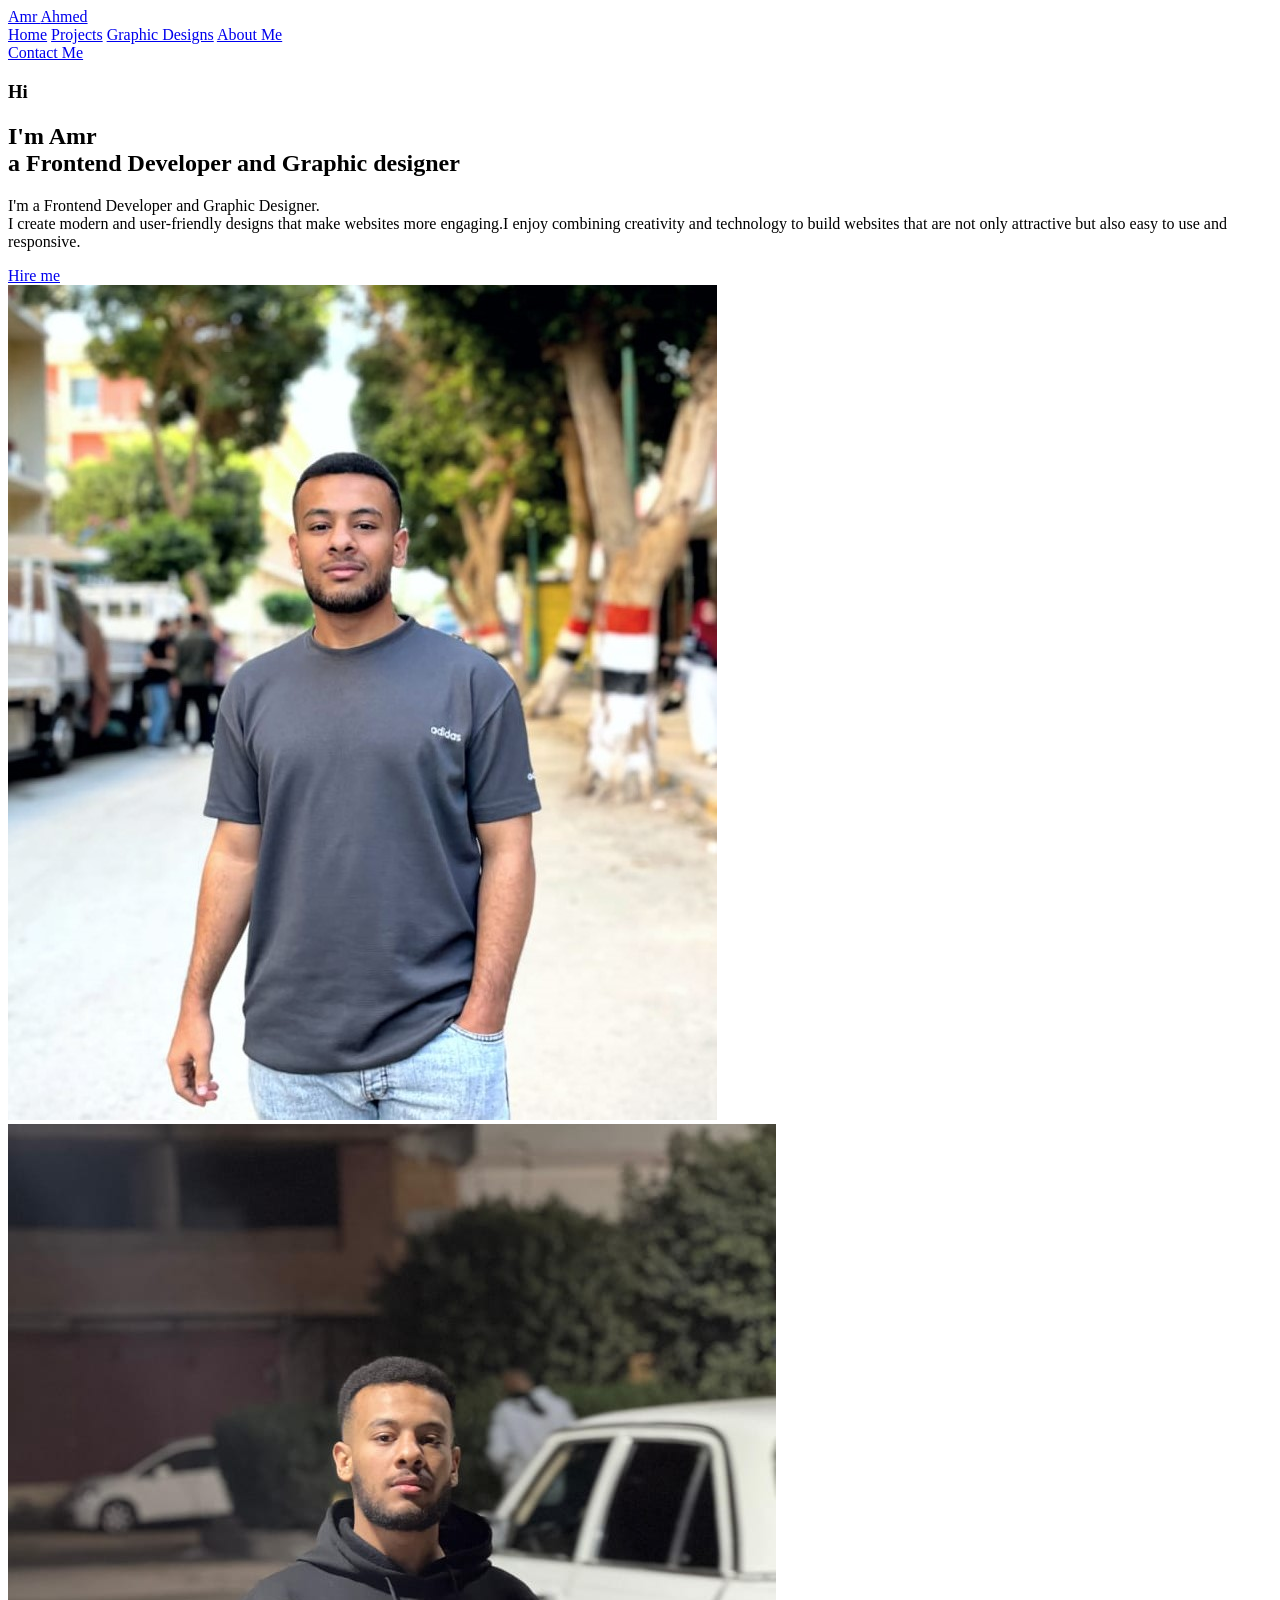
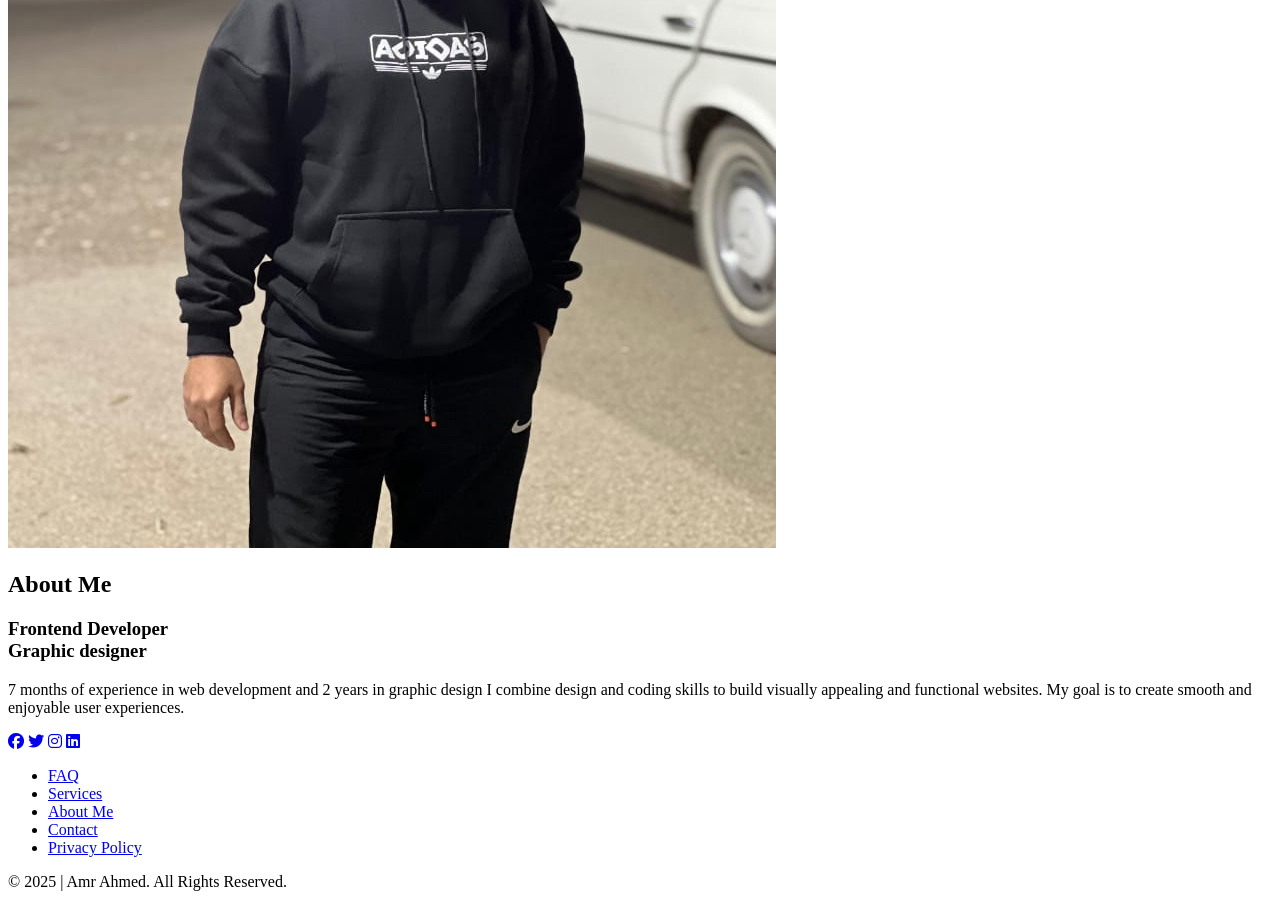
==== index.html @ fa94ac53 "Add files via upload" ====
<!DOCTYPE html>
<html lang="en">

<head>
    <meta charset="UTF-8">
    <meta name="viewport" content="width=device-width, initial-scale=1.0">
    <title>Amr Ahmed</title>
    <link rel="stylesheet" href="styles.css">
    <link href='https://unpkg.com/boxicons@2.1.4/css/boxicons.min.css' rel='stylesheet'>
    <link rel="stylesheet" href="https://cdnjs.cloudflare.com/ajax/libs/font-awesome/6.4.2/css/all.min.css">

</head>

<body>
    <header class="header">
        <a href="index.html" class="logo">Amr <span>Ahmed</span></a>
        <nav class="navbar">
            <a href="#home" class="active">Home</a>
            <a href="projects.html">Projects</a>
            <a href="graphic.html">Graphic Designs</a>
            <a href="index.html#about1">About Me</a>
        </nav>
        <a href="https://wa.me/201008202083" target="_blank" class="contact">Contact Me</a>


    </header>

    <section class="home" id="home">
        <div class="home-content">
            <h3>Hi</h3>
            <h1>I'm <span>Amr<br></span>a Frontend <span>Developer</span> and Graphic <span>designer</span></h1>
            <p>
 I'm a Frontend Developer and Graphic Designer.<br>I create modern and user-friendly designs
  that make websites more engaging.I enjoy combining creativity and technology to build websites
  that are not only attractive but also easy to use and responsive.
</p>

            <div class="btn-box">
                <a href="https://wa.me/201008202083" target="_blank" class="Hire">Hire me</a>
            </div>
        </div>
        <div class="img-box">
            <img src="WhatsApp Image 2024-09-15 at 01.23.08_7b9383cb.jpg" alt="">
        </div>


    </section>

    <section class="about" id="about1">
        <div class="about-img"><img src="WhatsApp Image 2025-02-11 at 03.12.03_369c49f6.jpg" alt=""></div>
        <div class="about-content">
            <h2 class="heading">
                About <span>Me</span></h2>
            <h3>Frontend <span>Developer</span> <br> Graphic <span>designer</span></h3>
            <p>
                7 months of experience in web development
                and 2 years in graphic design
                I combine design and coding skills to build visually appealing and functional websites.
                My goal is to create smooth and enjoyable user
                experiences.
            </div>
    </section>

    <footer class="footer">
        <div class="social">
            <a href="https://www.facebook.com/amrahmed2879" target="_blank"><i class="fa-brands fa-facebook"></i></a>
            <a href="https://twitter.com" target="_blank"><i class="fa-brands fa-twitter"></i></a>
            <a href="https://www.instagram.com/3bgaber_/" target="_blank"><i class="fa-brands fa-instagram"></i></a>
            <a href="https://linkedin.com" target="_blank"><i class="fa-brands fa-linkedin"></i></a>


        </div>

        <ul class="list">
            <li><a href="#">FAQ</a></li>
            <li><a href="#">Services</a></li>
            <li><a href="index.html#about1">About Me</a></li>
            <li><a href="mailto:ra2smal99@gmail.com" target="_blank">Contact</a></li>
            <li><a href="#">Privacy Policy</a></li>
        </ul>

        <p class="copyright">© 2025 | Amr Ahmed. All Rights Reserved.</p>

    </footer>

</body>

</html>
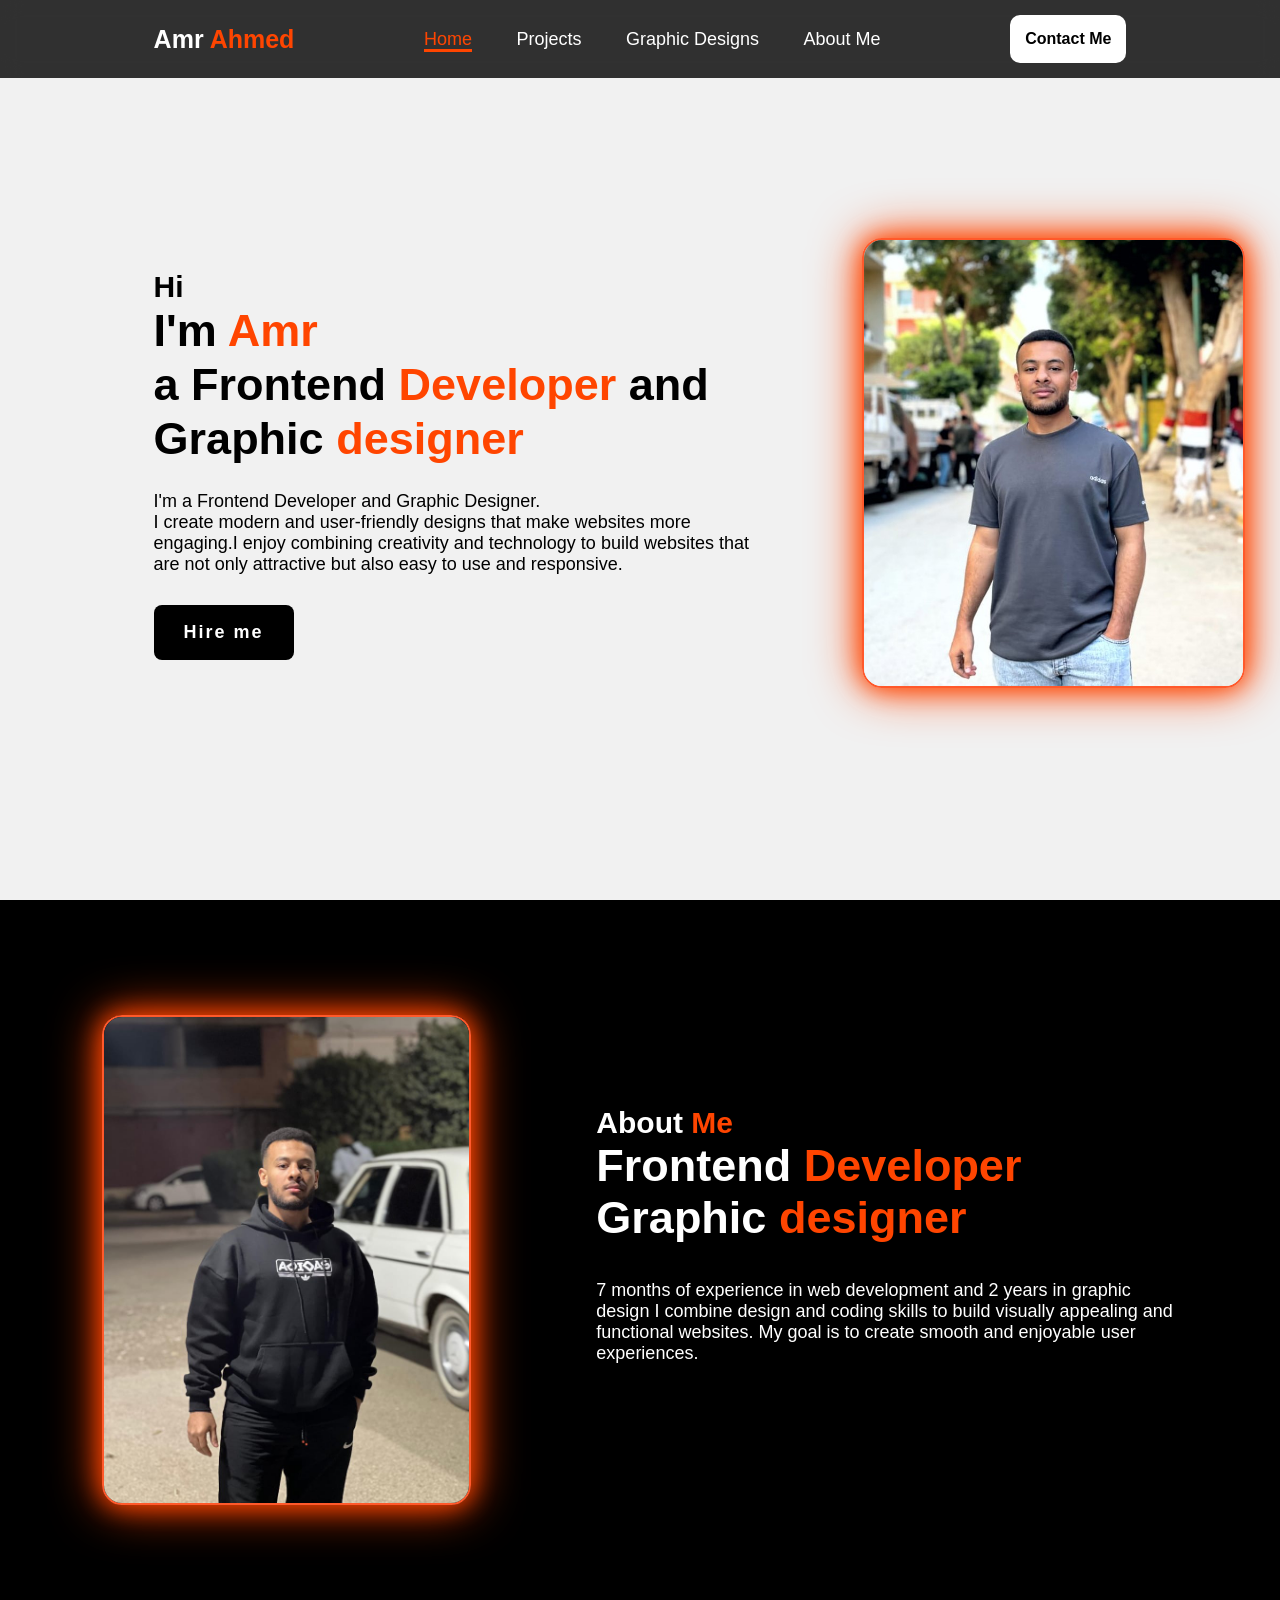
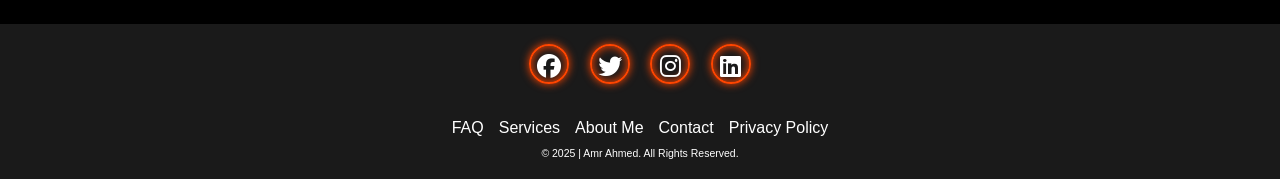
==== commit ab3bafc3: "Update index.html" ====
--- a/index.html
+++ b/index.html
@@ -5,7 +5,7 @@
     <meta charset="UTF-8">
     <meta name="viewport" content="width=device-width, initial-scale=1.0">
     <title>Amr Ahmed</title>
-    <link rel="stylesheet" href="styles.css">
+    <link rel="stylesheet" href="style.css">
     <link href='https://unpkg.com/boxicons@2.1.4/css/boxicons.min.css' rel='stylesheet'>
     <link rel="stylesheet" href="https://cdnjs.cloudflare.com/ajax/libs/font-awesome/6.4.2/css/all.min.css">
 
@@ -85,4 +85,4 @@
 
 </body>
 
-</html>+</html>
--- a/style.css
+++ b/style.css
@@ -0,0 +1,345 @@
+* {
+    margin: 0;
+    padding: 0;
+    font-family: 'Poppins', sans-serif;
+    box-sizing: border-box;
+    text-decoration: none;
+    list-style: none;
+}
+
+.header {
+    position: fixed;
+    top: 0;
+    left: 0;
+    width: 100%;
+    padding: 15px 12%;
+    background: rgba(0, 0, 0, 0.8);
+    backdrop-filter: blur(10px);
+    display: flex;
+    justify-content: space-between;
+    align-items: center;
+    z-index: 100;
+}
+
+.logo {
+    font-size: 25px;
+    color: white;
+    font-weight: 600;
+    transition: 0.3s ease;
+}
+
+.logo:hover {
+    color: orangered;
+    text-shadow: 0 0 25px orangered,
+        0 0 25px orangered;
+    transform: scale(1.1);
+}
+
+span {
+    color: orangered;
+
+}
+
+.navbar a {
+    font-size: 18px;
+    font-weight: 500;
+    color: white;
+    margin: 0 20px;
+    border-bottom: 3px solid transparent;
+    transition: 0.3s ease;
+}
+
+.navbar a:hover,
+.navbar a.active {
+    color: orangered;
+    border-bottom: 3px solid orangered;
+}
+
+.contact {
+    background: white;
+    color: black;
+    padding: 15px;
+    border-radius: 10px;
+    transition: 0.3s ease;
+    font-weight: 550;
+    backdrop-filter: blur(10px);
+}
+
+.contact:hover {
+    background-color: orangered;
+    box-shadow: 0 0 25px orangered;
+    transform: scale(1.02);
+    color: white;
+}
+
+.home {
+    backdrop-filter: blur(10px);
+    width: 100%;
+    min-height: 100vh;
+    background: rgb(241, 241, 241);
+    display: flex;
+    align-items: center;
+    gap: 7em;
+    padding: 30px 12% 0;
+}
+
+.home-content {
+    max-width: 800px;
+}
+
+.home-content h3 {
+    font-size: 30px;
+}
+
+.home-content h1 {
+    font-size: 45px;
+    line-height: 1.2;
+}
+
+.home-content p {
+    font-size: 18px;
+    margin: 25px 0 30px;
+}
+
+.btn-box {
+    width: 345px;
+    display: flex;
+    gap: 2em;
+}
+
+.Hire {
+    padding: 15px 28px;
+    background-color: black;
+    color: white;
+    border-radius: 8px;
+    border: 2px solid transparent;
+    font-size: 18px;
+    letter-spacing: 2px;
+    font-weight: 600;
+    transition: 0.3s ease;
+    cursor: pointer;
+}
+
+.Hire:hover {
+    background-color: white;
+    color: black;
+    border: 2px solid black;
+}
+
+.img-box img {
+    border-radius: 20px;
+    width: 145%;
+    border: rgb(255, 89, 43) solid 2px;
+    box-shadow: 0 0 25px orangered,
+        0 0 50px orangered;
+    object-fit: cover;
+
+}
+
+::-webkit-scrollbar {
+    width: 15px;
+}
+
+::-webkit-scrollbar-thumb {
+    background-color: orangered;
+}
+
+::-webkit-scrollbar-track {
+    background-color: rgba(0, 0, 0, 0.6);
+    width: 50px;
+}
+
+.about {
+    display: flex;
+    justify-content: space-between;
+    align-items: center;
+    padding: 9% 8%;
+    gap: 15em;
+    background: black;
+}
+
+.about-img img {
+    position: relative;
+    border: rgb(255, 89, 43) solid 2px;
+    box-shadow: 0 0 25px orangered,
+        0 0 50px orangered;
+    width: 145%;
+    border-radius: 20px;
+}
+
+.about-content h2 {
+    text-align: left;
+    color: white;
+    font-size: 30px;
+}
+
+.about-content h3 {
+    font-size: 45px;
+    color: white;
+}
+
+.about-content p {
+    color: white;
+    font-size: 18px;
+    margin: 2em 0 3em;
+}
+
+.footer {
+    background-color: #000000e5;
+    padding: 20px;
+    text-align: center;
+}
+
+.footer .social {
+
+    text-align: center;
+    padding-bottom: 25px;
+    color: white;
+}
+
+.social a {
+    font-size: 24px;
+    color: white;
+    border: 2px solid orangered;
+    width: 40px;
+    height: 40px;
+    line-height: 42px;
+    display: inline-block;
+    text-align: center;
+    border-radius: 50%;
+    margin: 0 8px;
+    box-shadow: inset 0 0 10px orangered, 0 0 8px orangered;
+    transition: 0.3s ease;
+}
+
+.social a:hover {
+    transform: translateY(-25%);
+    box-shadow: inset 0 0 10px orangered, 0 0 18px orangered;
+}
+
+.list {
+    list-style: none;
+    padding: 0;
+    display: flex;
+    gap: 15px;
+    justify-content: center;
+    align-items: center;
+}
+
+.list li {
+    margin: 10px 0;
+}
+
+.list a {
+    color: white;
+    transition: 0.3s ease;
+    text-decoration: none;
+
+}
+
+.list a:hover {
+    text-decoration: orangered underline;
+}
+
+
+.copyright {
+    color: white;
+    font-size: 10.5px;
+}
+
+
+
+@media (max-width: 768px) {
+    .header {
+        padding: 15px 5%;
+
+    }
+
+    .logo {
+        width: 20px;
+        font-size: 15px;
+    }
+
+    .navbar {
+        display: flex;
+        flex-direction: row;
+        padding: 0 10%;
+    }
+
+    .navbar a {
+        font-size: 10px;
+        display: flex;
+        text-align: center;        
+    }
+
+    .contact {
+        display: none;
+        font-weight: 600;
+    }
+
+
+
+    .home {
+        flex-direction: column;
+        text-align: center;
+        gap: 2em;
+        padding: 80px 5%;
+
+    }
+
+    .home-content h1 {
+        font-size: 32px;
+    }
+
+    .home-content p {
+        font-size: 16px;
+    }
+
+    .img-box img {
+        width: 100%;
+        max-width: 300px;
+    }
+
+    .about {
+        flex-direction: column;
+        gap: 5em;
+        padding: 50px 5%;
+        text-align: center;
+        align-items: center;
+    }
+
+    .about-content h2 {
+        text-align: center;
+        color: white;
+        font-size: 30px;
+    }
+
+    .about-content h3 {
+        text-align: center;
+        color: white;
+        font-size: 35px;
+    }
+
+    .about-content {
+
+        text-align: center;
+        align-items: center;
+    }
+
+    .about-img img {
+        width: 100%;
+        max-width: 300px;
+    }
+
+    .btn-box {
+        flex-direction: column;
+        gap: 1em;
+        width: 100%;
+    }
+
+    .footer .social {
+        display: flex;
+        justify-content: center;
+        flex-wrap: wrap;
+    }
+}
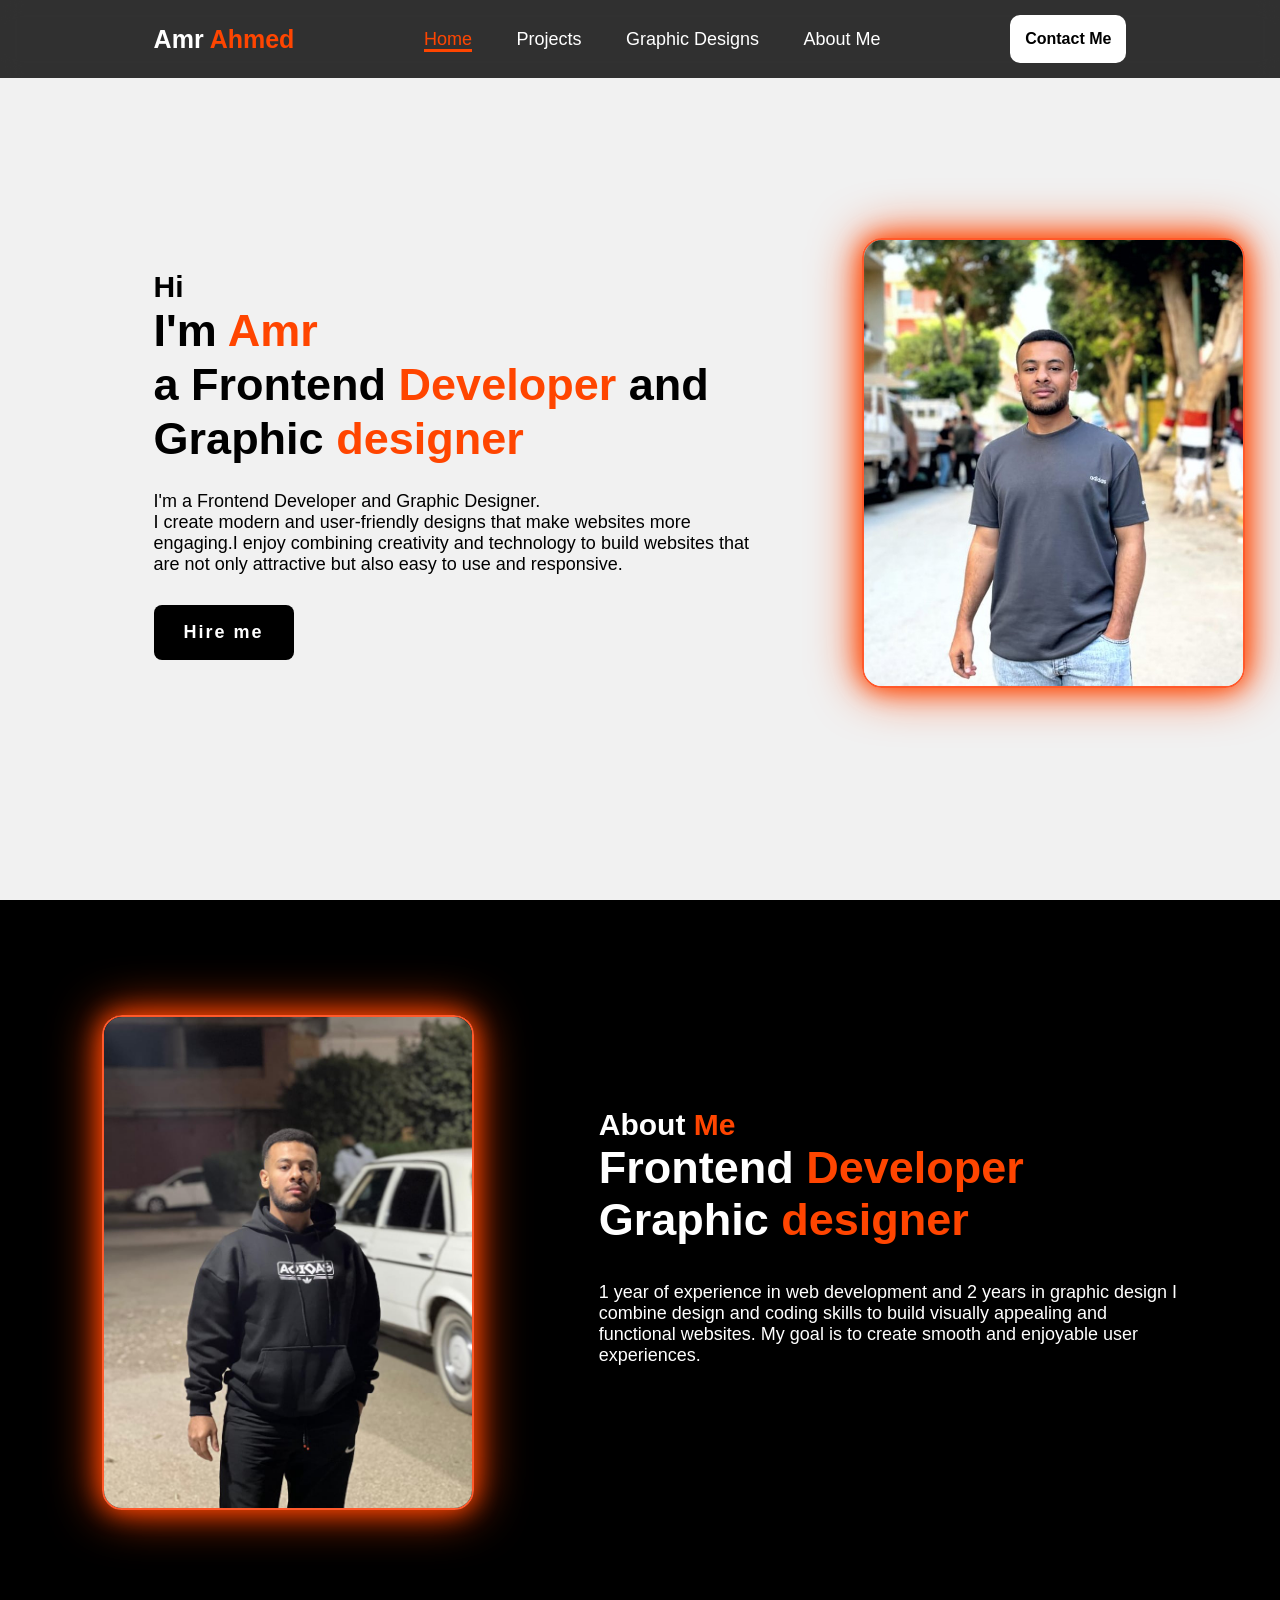
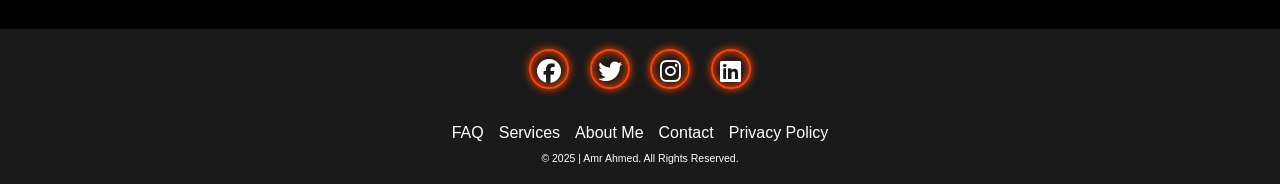
==== commit 333e3413: "Update index.html" ====
--- a/index.html
+++ b/index.html
@@ -53,7 +53,7 @@
                 About <span>Me</span></h2>
             <h3>Frontend <span>Developer</span> <br> Graphic <span>designer</span></h3>
             <p>
-                7 months of experience in web development
+                1 year of experience in web development
                 and 2 years in graphic design
                 I combine design and coding skills to build visually appealing and functional websites.
                 My goal is to create smooth and enjoyable user
@@ -86,3 +86,4 @@
 </body>
 
 </html>
+
